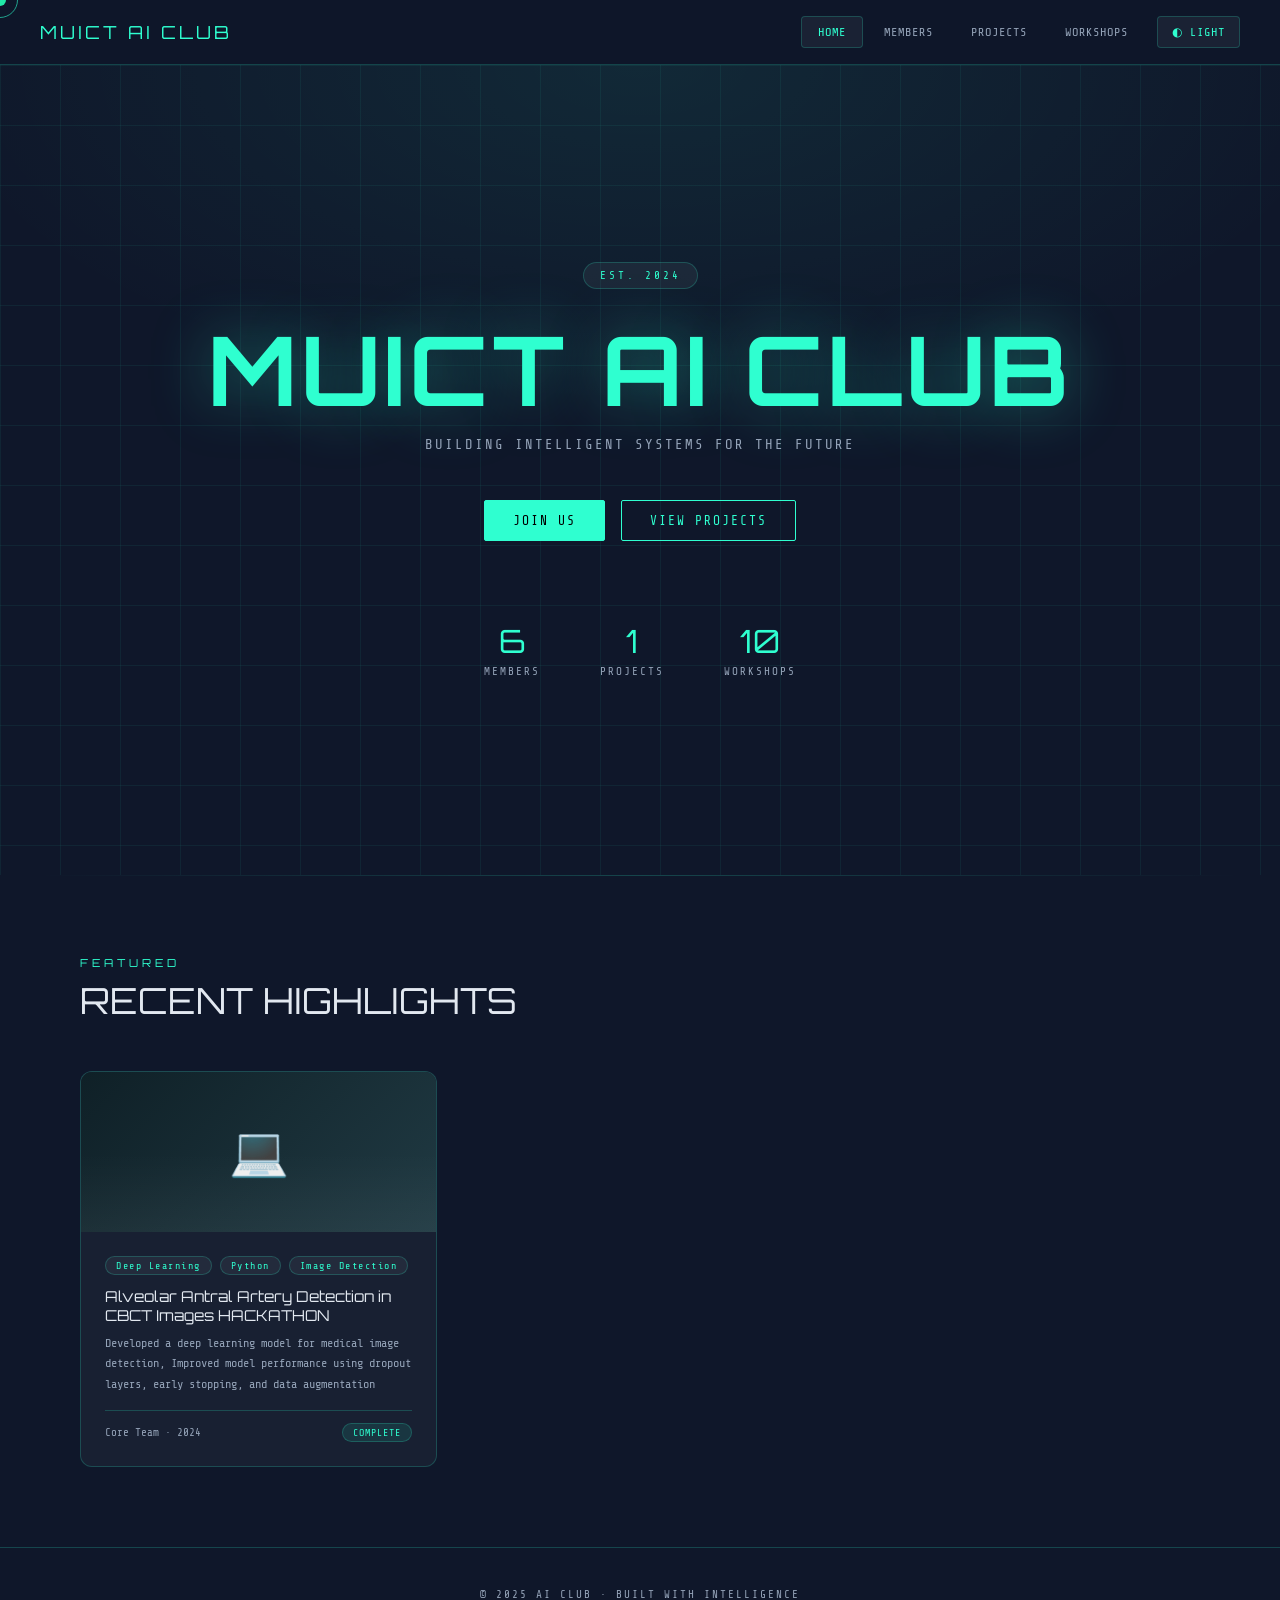
==== index.html @ 8d421b66 "Add files via upload" ====
<!DOCTYPE html>
<html lang="en" data-theme="dark">
<head>
  <meta charset="UTF-8">
  <meta name="viewport" content="width=device-width, initial-scale=1.0">
  <meta name="description" content="AI Club — Building Intelligent Systems for the Future">
  <meta name="og:title" content="AI Club">
  <meta name="og:description" content="Building Intelligent Systems for the Future">
  <title>MUICT AI Club</title>
  <link rel="preconnect" href="https://fonts.googleapis.com">
  <link rel="preconnect" href="https://fonts.gstatic.com" crossorigin>
  <link href="https://fonts.googleapis.com/css2?family=Orbitron:wght@400;700&family=Share+Tech+Mono&display=swap" rel="stylesheet">
  <link rel="stylesheet" href="css/style.css">
</head>
<body>

  <!-- Custom cursor -->
  <div class="cursor" id="cursor"></div>
  <div class="cursor-ring" id="cursorRing"></div>

  <!-- Navbar -->
  <nav class="navbar">
    <div class="nav-logo">MUICT AI CLUB</div>
    <div class="nav-links">
      <a href="#" class="active" data-page="home" onclick="showPage('home', this)">HOME</a>
      <a href="#" data-page="members" onclick="showPage('members', this)">MEMBERS</a>
      <a href="#" data-page="projects" onclick="showPage('projects', this)">PROJECTS</a>
      <a href="#" data-page="workshops" onclick="showPage('workshops', this)">WORKSHOPS</a>
      <button class="theme-toggle" id="themeBtn" onclick="toggleTheme()">◐ LIGHT</button>
    </div>
  </nav>

  <!-- ======================== HOME PAGE ======================== -->
  <div id="page-home" class="page active">
    <div class="hero">
      <div class="hero-badge">EST. 2024</div>
      <h1>MUICT AI CLUB</h1>
      <p class="hero-sub">BUILDING INTELLIGENT SYSTEMS FOR THE FUTURE</p>
      <div class="hero-btns">
        <button class="btn filled" onclick="showPage('members', document.querySelector('[data-page=members]'))">JOIN US</button>
        <button class="btn" onclick="showPage('projects', document.querySelector('[data-page=projects]'))">VIEW PROJECTS</button>
      </div>
      <div class="hero-stats">
        <div class="stat"><span class="stat-num" id="statMembers">0</span><div class="stat-label">MEMBERS</div></div>
        <div class="stat"><span class="stat-num" id="statProjects">0</span><div class="stat-label">PROJECTS</div></div>
        <div class="stat"><span class="stat-num" id="statWorkshops">0</span><div class="stat-label">WORKSHOPS</div></div>
      </div>
    </div>

    <div class="divider"></div>

    <div class="section">
      <div class="section-title">FEATURED</div>
      <div class="section-heading">RECENT HIGHLIGHTS</div>
      <div class="projects-grid" id="homeFeatured"></div>
    </div>
  </div>

  <!-- ======================== MEMBERS PAGE ======================== -->
  <div id="page-members" class="page">
    <div class="section" style="padding-top: 60px;">

      <!-- Current members -->
      <div class="section-title">THE TEAM</div>
      <div class="section-heading">CURRENT MEMBERS</div>
      <div class="members-grid" id="currentMembersGrid"></div>

      <!-- Alumni divider -->
      <div class="alumni-divider">
        <div class="alumni-divider-line"></div>
        <div class="alumni-divider-label">ALUMNI</div>
        <div class="alumni-divider-line"></div>
      </div>

      <!-- Alumni members -->
      <div class="section-sub">Members who have graduated — always part of the club.</div>
      <div class="members-grid alumni-grid" id="alumniMembersGrid"></div>

      <!-- Join banner -->
      <div class="join-banner" id="joinBanner">
        <div class="join-banner-text">
          <div class="join-banner-title">WANT TO JOIN?</div>
          <div class="join-banner-sub">Fill in the form and we will get back to you.</div>
        </div>
        <a id="joinFormLink" href="#" target="_blank" rel="noopener" class="btn filled">APPLY NOW</a>
      </div>

    </div>
  </div>

  <!-- ======================== PROJECTS PAGE ======================== -->
  <div id="page-projects" class="page">
    <div class="section" style="padding-top: 60px;">
      <div class="section-title">OUR WORK</div>
      <div class="section-heading">PAST PROJECTS</div>
      <div class="projects-grid" id="projectsGrid"></div>
    </div>
  </div>

  <!-- ======================== WORKSHOPS PAGE ======================== -->
  <div id="page-workshops" class="page">
    <div class="section" style="padding-top: 60px;">
      <div class="section-title">LEARN</div>
      <div class="section-heading">WORKSHOPS</div>
      <div class="workshops-grid" id="workshopsGrid"></div>

      <!-- Workshop register banner -->
      <div class="join-banner" id="workshopBanner">
        <div class="join-banner-text">
          <div class="join-banner-title">UPCOMING WORKSHOP</div>
          <div class="join-banner-sub">Register to save your spot for the next session.</div>
        </div>
        <a id="workshopFormLink" href="#" target="_blank" rel="noopener" class="btn">REGISTER</a>
      </div>
    </div>
  </div>

  <!-- Footer -->
  <footer>
    &copy; 2025 AI CLUB · BUILT WITH INTELLIGENCE
  </footer>

  <!-- ======================== EDIT MODAL ======================== -->
  <div class="modal-overlay" id="editModal">
    <div class="modal">
      <h3>EDIT MEMBER</h3>
      <div class="field">
        <label>PHOTO</label>
        <div class="avatar-preview" id="modalAvatarPreview"></div>
        <input type="file" id="photoInput" accept="image/*">
      </div>
      <div class="field"><label>NAME</label><input id="editName" type="text" placeholder="Full Name"></div>
      <div class="field"><label>ROLE</label><input id="editRole" type="text" placeholder="e.g. AI Engineer"></div>
      <div class="field"><label>BIO</label><textarea id="editBio" rows="3" placeholder="Short bio..."></textarea></div>
      <div class="field"><label>LINKEDIN URL</label><input id="editLinkedin" type="url" placeholder="https://linkedin.com/in/username"></div>
      <div class="field"><label>GITHUB URL</label><input id="editGithub" type="url" placeholder="https://github.com/username"></div>
      <div class="modal-actions">
        <button class="btn" onclick="closeModal()">CANCEL</button>
        <button class="btn filled" onclick="saveEdit()">SAVE</button>
      </div>
    </div>
  </div>

  <!-- Scripts (data first, then app logic) -->
  <script src="js/data.js"></script>
  <script src="js/render.js"></script>
  <script src="js/app.js"></script>

</body>
</html>
---- css/style.css ----
/* ============================================================
   AI CLUB — style.css
   ============================================================ */

/* ---------- CSS Variables / Themes ---------- */
:root {
  --bg: #0f172a;
  --bg2: #1e293b;
  --surface: rgba(255, 255, 255, 0.05);
  --surface2: rgba(255, 255, 255, 0.08);
  --accent: #2fffd0;
  --accent2: #7c3aed;
  --text: #e2e8f0;
  --text-muted: #94a3b8;
  --border: rgba(47, 255, 208, 0.2);
  --card-bg: rgba(255, 255, 255, 0.04);
  --shadow: 0 0 30px rgba(47, 255, 208, 0.15);
  --nav-bg: rgba(15, 23, 42, 0.85);
  --radius: 12px;
}

[data-theme="light"] {
  --bg: #f0f9ff;
  --bg2: #e0f2fe;
  --surface: rgba(0, 0, 0, 0.03);
  --surface2: rgba(0, 0, 0, 0.06);
  --accent: #0891b2;
  --accent2: #7c3aed;
  --text: #0f172a;
  --text-muted: #475569;
  --border: rgba(8, 145, 178, 0.3);
  --card-bg: rgba(255, 255, 255, 0.7);
  --shadow: 0 0 30px rgba(8, 145, 178, 0.15);
  --nav-bg: rgba(240, 249, 255, 0.9);
}

/* ---------- Reset ---------- */
*, *::before, *::after {
  margin: 0;
  padding: 0;
  box-sizing: border-box;
}

html {
  scroll-behavior: smooth;
}

body {
  font-family: 'Share Tech Mono', monospace;
  background: var(--bg);
  color: var(--text);
  overflow-x: hidden;
  transition: background 0.4s ease, color 0.4s ease;
  cursor: none;
}

/* ---------- Scrollbar ---------- */
::-webkit-scrollbar { width: 4px; }
::-webkit-scrollbar-track { background: var(--bg); }
::-webkit-scrollbar-thumb { background: var(--accent); border-radius: 2px; }

/* ---------- Custom Cursor ---------- */
.cursor {
  width: 12px;
  height: 12px;
  background: var(--accent);
  border-radius: 50%;
  position: fixed;
  pointer-events: none;
  transform: translate(-50%, -50%);
  z-index: 9999;
  mix-blend-mode: difference;
  transition: width 0.2s, height 0.2s;
}

.cursor-ring {
  width: 36px;
  height: 36px;
  border: 1.5px solid var(--accent);
  border-radius: 50%;
  position: fixed;
  pointer-events: none;
  transform: translate(-50%, -50%);
  z-index: 9998;
  opacity: 0.6;
  transition: width 0.2s, height 0.2s, opacity 0.2s;
}

.cursor.hover { width: 20px; height: 20px; }
.cursor-ring.hover { width: 60px; height: 60px; opacity: 0.3; }

/* ---------- Navbar ---------- */
.navbar {
  display: flex;
  justify-content: space-between;
  align-items: center;
  padding: 16px 40px;
  background: var(--nav-bg);
  backdrop-filter: blur(20px);
  position: sticky;
  top: 0;
  z-index: 100;
  border-bottom: 1px solid var(--border);
}

.nav-logo {
  font-family: 'Orbitron', sans-serif;
  font-size: 18px;
  color: var(--accent);
  letter-spacing: 3px;
}

.nav-links {
  display: flex;
  align-items: center;
  gap: 4px;
}

.nav-links a {
  color: var(--text-muted);
  padding: 8px 16px;
  text-decoration: none;
  font-size: 12px;
  letter-spacing: 1px;
  border: 1px solid transparent;
  border-radius: 4px;
  transition: all 0.2s ease;
}

.nav-links a:hover,
.nav-links a.active {
  color: var(--accent);
  border-color: var(--border);
  background: var(--surface);
}

.theme-toggle {
  background: var(--surface);
  border: 1px solid var(--border);
  color: var(--accent);
  padding: 8px 14px;
  border-radius: 4px;
  cursor: none;
  font-family: 'Share Tech Mono', monospace;
  font-size: 12px;
  letter-spacing: 1px;
  transition: all 0.2s ease;
  margin-left: 8px;
}

.theme-toggle:hover {
  background: var(--accent);
  color: #000;
}

/* ---------- Pages ---------- */
.page { display: none; }
.page.active { display: block; }

/* ---------- Hero ---------- */
.hero {
  min-height: 90vh;
  display: flex;
  flex-direction: column;
  align-items: center;
  justify-content: center;
  text-align: center;
  padding: 80px 20px;
  position: relative;
  overflow: hidden;
  background: radial-gradient(ellipse 80% 60% at 50% 0%, rgba(47, 255, 208, 0.08) 0%, transparent 70%);
}

.hero::before {
  content: '';
  position: absolute;
  inset: 0;
  background-image:
    linear-gradient(var(--border) 1px, transparent 1px),
    linear-gradient(90deg, var(--border) 1px, transparent 1px);
  background-size: 60px 60px;
  opacity: 0.3;
  animation: gridPan 20s linear infinite;
}

@keyframes gridPan {
  from { background-position: 0 0; }
  to   { background-position: 60px 60px; }
}

.hero-badge {
  font-size: 11px;
  letter-spacing: 3px;
  color: var(--accent);
  border: 1px solid var(--border);
  padding: 6px 16px;
  border-radius: 20px;
  margin-bottom: 32px;
  background: var(--surface);
  animation: fadeDown 0.8s ease both;
}

.hero h1 {
  font-family: 'Orbitron', sans-serif;
  font-size: clamp(48px, 8vw, 96px);
  font-weight: 700;
  color: var(--accent);
  text-shadow: 0 0 60px rgba(47, 255, 208, 0.4);
  line-height: 1;
  letter-spacing: 4px;
  animation: fadeDown 0.8s 0.15s ease both, glitch 6s 2s infinite;
}

.hero-sub {
  font-size: 14px;
  color: var(--text-muted);
  margin-top: 20px;
  letter-spacing: 2px;
  animation: fadeDown 0.8s 0.3s ease both;
}

.hero-btns {
  display: flex;
  gap: 16px;
  margin-top: 48px;
  animation: fadeDown 0.8s 0.45s ease both;
}

.hero-stats {
  display: flex;
  gap: 60px;
  margin-top: 80px;
  animation: fadeDown 0.8s 0.6s ease both;
}

.stat { text-align: center; }

.stat-num {
  font-family: 'Orbitron', sans-serif;
  font-size: 32px;
  color: var(--accent);
  display: block;
}

.stat-label {
  font-size: 11px;
  color: var(--text-muted);
  letter-spacing: 2px;
  margin-top: 4px;
}

/* ---------- Buttons ---------- */
.btn {
  padding: 12px 28px;
  border: 1px solid var(--accent);
  background: transparent;
  color: var(--accent);
  cursor: none;
  font-family: 'Share Tech Mono', monospace;
  font-size: 13px;
  letter-spacing: 2px;
  transition: color 0.3s ease;
  position: relative;
  overflow: hidden;
  border-radius: 2px;
}

.btn::before {
  content: '';
  position: absolute;
  inset: 0;
  background: var(--accent);
  transform: translateX(-101%);
  transition: transform 0.3s ease;
  z-index: -1;
}

.btn:hover { color: #000; }
.btn:hover::before { transform: translateX(0); }

.btn.filled { background: var(--accent); color: #000; }
.btn.filled::before { background: var(--accent2); }
.btn.filled:hover { color: #fff; }

/* ---------- Sections ---------- */
.section {
  padding: 80px 40px;
  max-width: 1200px;
  margin: 0 auto;
}

.section-title {
  font-family: 'Orbitron', sans-serif;
  font-size: 11px;
  letter-spacing: 4px;
  color: var(--accent);
  margin-bottom: 8px;
}

.section-heading {
  font-family: 'Orbitron', sans-serif;
  font-size: clamp(24px, 4vw, 36px);
  margin-bottom: 48px;
  color: var(--text);
}

.divider {
  height: 1px;
  background: linear-gradient(to right, transparent, var(--border), transparent);
  margin: 0 40px;
}

/* ---------- Member Cards ---------- */
.members-grid {
  display: grid;
  grid-template-columns: repeat(auto-fill, minmax(220px, 1fr));
  gap: 24px;
}

.member-card {
  background: var(--card-bg);
  border: 1px solid var(--border);
  border-radius: var(--radius);
  padding: 28px 24px;
  text-align: center;
  transition: all 0.3s ease;
  position: relative;
  overflow: hidden;
  opacity: 0;
  transform: translateY(30px);
}

.member-card.visible {
  opacity: 1;
  transform: translateY(0);
}

.member-card::before {
  content: '';
  position: absolute;
  inset: 0;
  background: radial-gradient(circle at 50% 0%, rgba(47, 255, 208, 0.08), transparent 60%);
  opacity: 0;
  transition: opacity 0.3s;
}

.member-card:hover {
  border-color: var(--accent);
  box-shadow: var(--shadow);
  transform: translateY(-4px) !important;
}

.member-card:hover::before { opacity: 1; }

.member-avatar {
  width: 80px;
  height: 80px;
  border-radius: 50%;
  margin: 0 auto 16px;
  background: var(--surface2);
  border: 2px solid var(--border);
  display: flex;
  align-items: center;
  justify-content: center;
  font-family: 'Orbitron', sans-serif;
  font-size: 24px;
  color: var(--accent);
  overflow: hidden;
}

.member-avatar img {
  width: 100%;
  height: 100%;
  object-fit: cover;
  border-radius: 50%;
}

.member-name {
  font-family: 'Orbitron', sans-serif;
  font-size: 14px;
  color: var(--text);
  margin-bottom: 6px;
}

.member-role {
  font-size: 11px;
  color: var(--accent);
  letter-spacing: 2px;
  margin-bottom: 12px;
}

.member-bio {
  font-size: 12px;
  color: var(--text-muted);
  line-height: 1.6;
}

.member-edit-btn {
  margin-top: 16px;
  padding: 6px 16px;
  background: transparent;
  border: 1px solid var(--border);
  color: var(--text-muted);
  font-family: 'Share Tech Mono', monospace;
  font-size: 11px;
  letter-spacing: 1px;
  border-radius: 4px;
  cursor: none;
  transition: all 0.2s ease;
}

.member-edit-btn:hover {
  border-color: var(--accent);
  color: var(--accent);
}

/* ---------- Project Cards ---------- */
.projects-grid {
  display: grid;
  grid-template-columns: repeat(auto-fill, minmax(300px, 1fr));
  gap: 24px;
}

.project-card {
  background: var(--card-bg);
  border: 1px solid var(--border);
  border-radius: var(--radius);
  overflow: hidden;
  transition: all 0.3s ease;
  opacity: 0;
  transform: translateY(30px);
}

.project-card.visible {
  opacity: 1;
  transform: translateY(0);
}

.project-card:hover {
  border-color: var(--accent);
  box-shadow: var(--shadow);
  transform: translateY(-4px) !important;
}

.project-thumb {
  height: 160px;
  background: var(--surface2);
  display: flex;
  align-items: center;
  justify-content: center;
  font-size: 48px;
  position: relative;
  overflow: hidden;
}

.project-thumb::after {
  content: '';
  position: absolute;
  inset: 0;
  background: linear-gradient(to bottom, transparent 50%, var(--card-bg));
}

.project-body { padding: 24px; }

.project-tags {
  display: flex;
  gap: 8px;
  flex-wrap: wrap;
  margin-bottom: 12px;
}

.tag {
  font-size: 10px;
  letter-spacing: 1.5px;
  color: var(--accent);
  border: 1px solid var(--border);
  padding: 3px 10px;
  border-radius: 20px;
  background: var(--surface);
}

.project-name {
  font-family: 'Orbitron', sans-serif;
  font-size: 15px;
  color: var(--text);
  margin-bottom: 8px;
}

.project-desc {
  font-size: 12px;
  color: var(--text-muted);
  line-height: 1.7;
  margin-bottom: 16px;
}

.project-meta {
  display: flex;
  justify-content: space-between;
  align-items: center;
  font-size: 11px;
  color: var(--text-muted);
  border-top: 1px solid var(--border);
  padding-top: 12px;
}

.project-status {
  font-size: 10px;
  padding: 3px 10px;
  border-radius: 20px;
  letter-spacing: 1px;
}

.status-done {
  background: rgba(47, 255, 208, 0.1);
  color: var(--accent);
  border: 1px solid var(--border);
}

.status-wip {
  background: rgba(124, 58, 237, 0.1);
  color: #a78bfa;
  border: 1px solid rgba(124, 58, 237, 0.3);
}

/* ---------- Workshop Cards ---------- */
.workshops-grid {
  display: flex;
  flex-direction: column;
  gap: 16px;
}

.workshop-card {
  background: var(--card-bg);
  border: 1px solid var(--border);
  border-radius: 8px;
  padding: 24px 28px;
  display: flex;
  align-items: center;
  gap: 28px;
  transition: all 0.3s ease;
  opacity: 0;
  transform: translateX(-20px);
}

.workshop-card.visible {
  opacity: 1;
  transform: translateX(0);
}

.workshop-card:hover {
  border-color: var(--accent);
  box-shadow: var(--shadow);
}

.workshop-date {
  font-family: 'Orbitron', sans-serif;
  font-size: 11px;
  color: var(--accent);
  letter-spacing: 2px;
  min-width: 80px;
  text-align: center;
}

.workshop-divider {
  width: 1px;
  height: 40px;
  background: var(--border);
}

.workshop-info { flex: 1; }

.workshop-name {
  font-family: 'Orbitron', sans-serif;
  font-size: 14px;
  margin-bottom: 4px;
  color: var(--text);
}

.workshop-desc {
  font-size: 12px;
  color: var(--text-muted);
}

.workshop-count {
  text-align: right;
  font-size: 11px;
  color: var(--text-muted);
  min-width: 60px;
}

/* ---------- Modal ---------- */
.modal-overlay {
  position: fixed;
  inset: 0;
  background: rgba(0, 0, 0, 0.7);
  backdrop-filter: blur(8px);
  z-index: 1000;
  display: flex;
  align-items: center;
  justify-content: center;
  opacity: 0;
  pointer-events: none;
  transition: opacity 0.3s ease;
}

.modal-overlay.open {
  opacity: 1;
  pointer-events: all;
}

.modal {
  background: var(--bg2);
  border: 1px solid var(--border);
  border-radius: var(--radius);
  padding: 40px;
  width: 90%;
  max-width: 480px;
  transform: translateY(20px) scale(0.98);
  transition: transform 0.3s ease;
}

.modal-overlay.open .modal {
  transform: translateY(0) scale(1);
}

.modal h3 {
  font-family: 'Orbitron', sans-serif;
  font-size: 16px;
  color: var(--accent);
  margin-bottom: 28px;
  letter-spacing: 2px;
}

.field { margin-bottom: 20px; }

.field label {
  display: block;
  font-size: 11px;
  letter-spacing: 2px;
  color: var(--text-muted);
  margin-bottom: 8px;
}

.field input,
.field textarea,
.field select {
  width: 100%;
  background: var(--surface);
  border: 1px solid var(--border);
  color: var(--text);
  padding: 10px 14px;
  font-family: 'Share Tech Mono', monospace;
  font-size: 13px;
  border-radius: 4px;
  outline: none;
  transition: border-color 0.2s ease;
  resize: vertical;
}

.field input:focus,
.field textarea:focus {
  border-color: var(--accent);
}

.avatar-preview {
  width: 70px;
  height: 70px;
  border-radius: 50%;
  border: 2px solid var(--border);
  display: flex;
  align-items: center;
  justify-content: center;
  font-size: 22px;
  color: var(--accent);
  background: var(--surface);
  margin-bottom: 12px;
  overflow: hidden;
}

.avatar-preview img {
  width: 100%;
  height: 100%;
  object-fit: cover;
  border-radius: 50%;
}

.modal-actions {
  display: flex;
  gap: 12px;
  justify-content: flex-end;
  margin-top: 28px;
}

/* ---------- Footer ---------- */
footer {
  text-align: center;
  padding: 40px;
  border-top: 1px solid var(--border);
  font-size: 11px;
  color: var(--text-muted);
  letter-spacing: 2px;
}

/* ---------- Animations ---------- */
@keyframes fadeDown {
  from { opacity: 0; transform: translateY(-20px); }
  to   { opacity: 1; transform: translateY(0); }
}

@keyframes glitch {
  0%, 94% { text-shadow: 0 0 60px rgba(47, 255, 208, 0.4); }
  95%      { text-shadow: -3px 0 #f00, 3px 0 #0ff; }
  96%      { text-shadow: 3px 0 #f00, -3px 0 #0ff; }
  97%      { text-shadow: 0 0 60px rgba(47, 255, 208, 0.4); }
  98%      { text-shadow: -3px 0 #f00, 3px 0 #0ff; }
  100%     { text-shadow: 0 0 60px rgba(47, 255, 208, 0.4); }
}

/* ---------- Mobile ---------- */
@media (max-width: 768px) {
  .navbar {
    padding: 14px 20px;
    flex-wrap: wrap;
    gap: 8px;
  }

  .nav-links a {
    padding: 6px 10px;
    font-size: 10px;
  }

  .section { padding: 60px 20px; }

  .hero-stats { gap: 30px; }

  .hero-btns {
    flex-direction: column;
    align-items: center;
  }

  .workshop-card {
    flex-wrap: wrap;
    gap: 16px;
  }
}

/* ---------- Join / Workshop Banner ---------- */
.join-banner {
  display: flex;
  align-items: center;
  justify-content: space-between;
  gap: 24px;
  margin-top: 60px;
  padding: 32px 40px;
  border: 1px solid var(--accent);
  border-radius: var(--radius);
  background: var(--surface);
  position: relative;
  overflow: hidden;
}

.join-banner::before {
  content: '';
  position: absolute;
  inset: 0;
  background: radial-gradient(ellipse 60% 80% at 0% 50%, rgba(47, 255, 208, 0.06), transparent 70%);
  pointer-events: none;
}

.join-banner-title {
  font-family: 'Orbitron', sans-serif;
  font-size: 18px;
  color: var(--accent);
  margin-bottom: 6px;
  letter-spacing: 2px;
}

.join-banner-sub {
  font-size: 13px;
  color: var(--text-muted);
  letter-spacing: 1px;
}

/* ---------- Member Social Links ---------- */
.member-socials {
  display: flex;
  justify-content: center;
  gap: 10px;
  margin-top: 12px;
}

.social-link {
  display: inline-flex;
  align-items: center;
  gap: 5px;
  padding: 5px 12px;
  font-size: 11px;
  letter-spacing: 1px;
  color: var(--text-muted);
  border: 1px solid var(--border);
  border-radius: 4px;
  text-decoration: none;
  transition: all 0.2s ease;
  cursor: none;
}

.social-link:hover {
  color: var(--accent);
  border-color: var(--accent);
  background: var(--surface);
}

/* ---------- Workshop Register Button ---------- */
.workshop-register-btn {
  display: inline-block;
  padding: 8px 18px;
  font-family: 'Share Tech Mono', monospace;
  font-size: 11px;
  letter-spacing: 2px;
  color: var(--accent);
  border: 1px solid var(--accent);
  border-radius: 4px;
  text-decoration: none;
  white-space: nowrap;
  transition: all 0.2s ease;
  cursor: none;
  position: relative;
  overflow: hidden;
}

.workshop-register-btn::before {
  content: '';
  position: absolute;
  inset: 0;
  background: var(--accent);
  transform: translateX(-101%);
  transition: transform 0.25s ease;
  z-index: -1;
}

.workshop-register-btn:hover {
  color: #000;
}

.workshop-register-btn:hover::before {
  transform: translateX(0);
}

@media (max-width: 768px) {
  .join-banner {
    flex-direction: column;
    align-items: flex-start;
    padding: 24px;
  }
}

/* ---------- Alumni Divider ---------- */
.alumni-divider {
  display: flex;
  align-items: center;
  gap: 20px;
  margin: 64px 0 12px;
}

.alumni-divider-line {
  flex: 1;
  height: 1px;
  background: var(--border);
}

.alumni-divider-label {
  font-family: 'Orbitron', sans-serif;
  font-size: 11px;
  letter-spacing: 4px;
  color: var(--text-muted);
  white-space: nowrap;
  padding: 6px 16px;
  border: 1px solid var(--border);
  border-radius: 20px;
  background: var(--surface);
}

.section-sub {
  font-size: 12px;
  color: var(--text-muted);
  letter-spacing: 1px;
  margin-bottom: 32px;
}

/* ---------- Alumni Card ---------- */
.alumni-card {
  opacity: 0.75;
}

.alumni-card:hover {
  opacity: 1;
}

.alumni-card .member-avatar {
  filter: grayscale(40%);
  border-style: dashed;
}

.alumni-card:hover .member-avatar {
  filter: grayscale(0%);
}

/* ---------- Grad Year Badge ---------- */
.grad-badge {
  display: inline-block;
  font-size: 10px;
  letter-spacing: 2px;
  color: var(--text-muted);
  border: 1px solid var(--border);
  padding: 3px 10px;
  border-radius: 20px;
  background: var(--surface);
  margin-bottom: 10px;
}
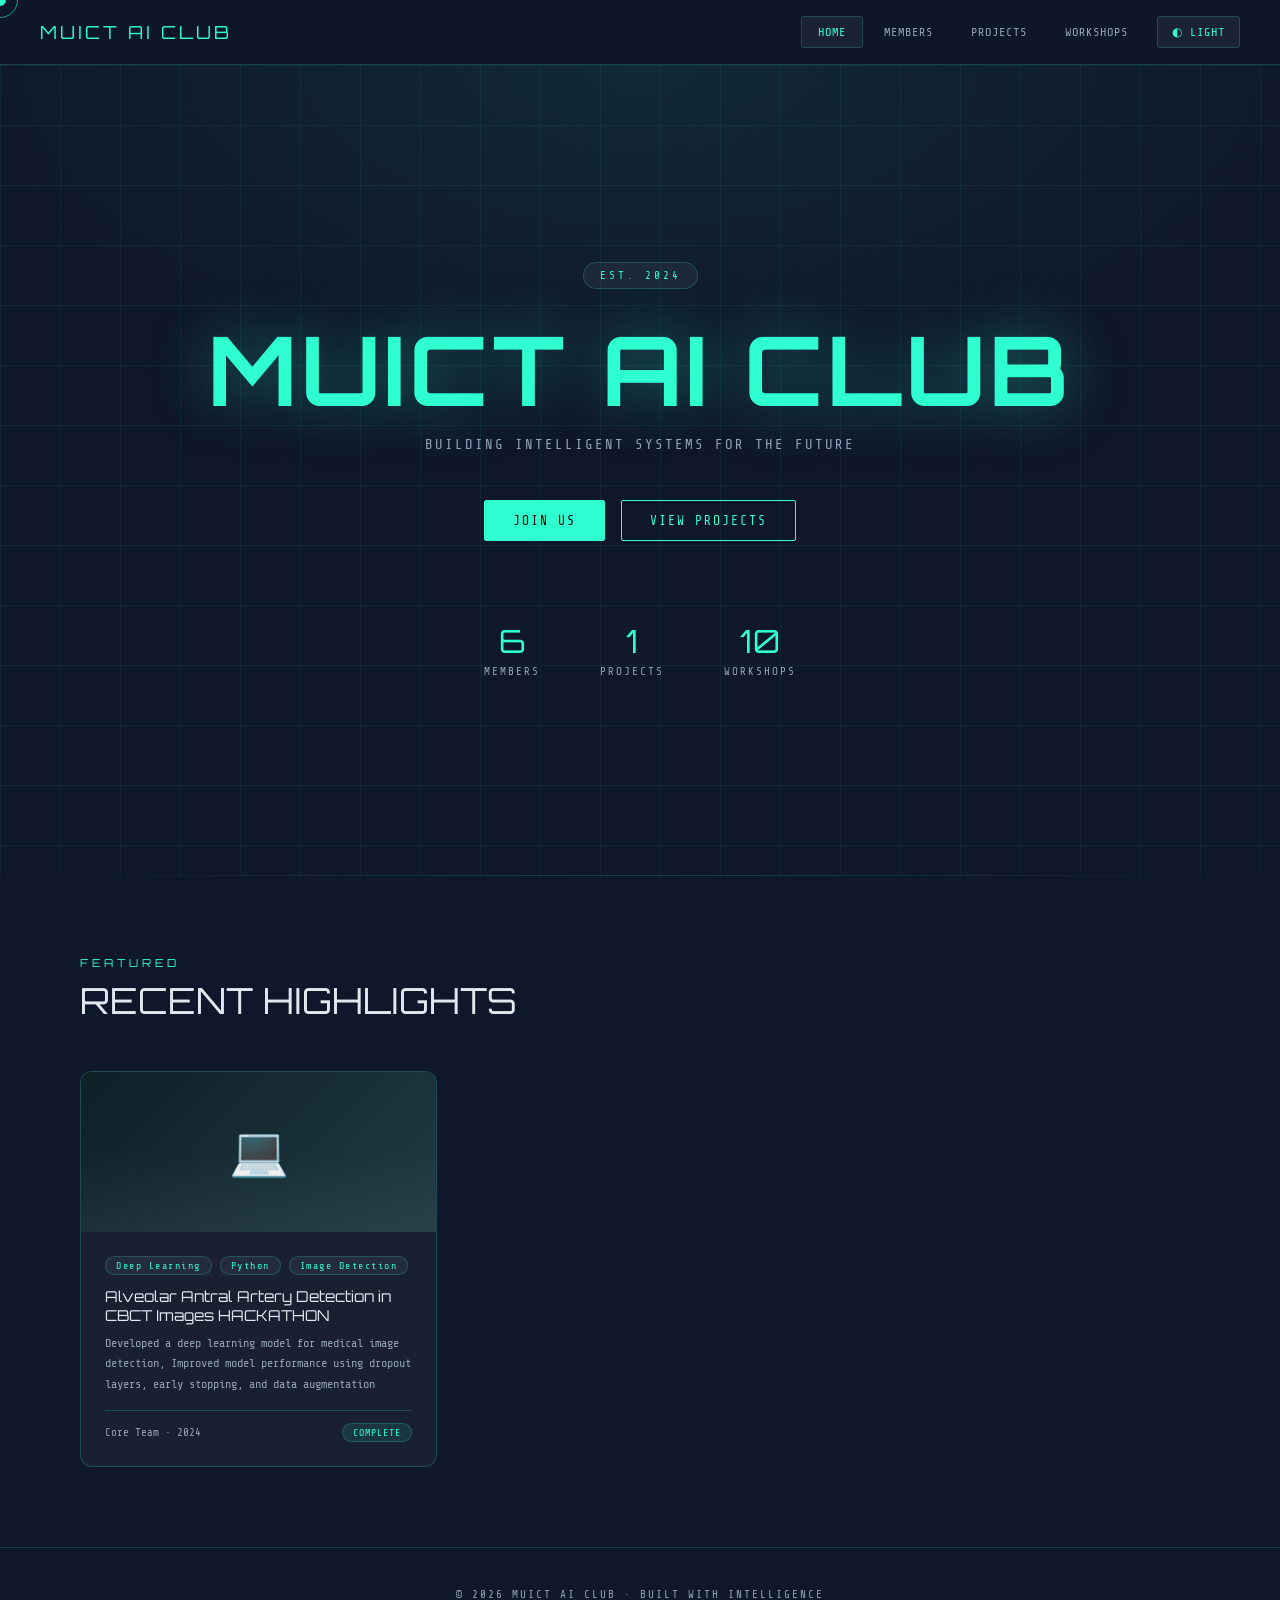
==== commit 78afb039: "footer" ====
--- a/index.html
+++ b/index.html
@@ -117,7 +117,7 @@
 
   <!-- Footer -->
   <footer>
-    &copy; 2025 AI CLUB · BUILT WITH INTELLIGENCE
+    &copy; 2026 MUICT AI CLUB · BUILT WITH INTELLIGENCE
   </footer>
 
   <!-- ======================== EDIT MODAL ======================== -->
--- a/css/style.css
+++ b/css/style.css
@@ -51,7 +51,7 @@
   color: var(--text);
   overflow-x: hidden;
   transition: background 0.4s ease, color 0.4s ease;
-  cursor: none;
+  cursor: default;
 }
 
 /* ---------- Scrollbar ---------- */
@@ -69,7 +69,6 @@
   pointer-events: none;
   transform: translate(-50%, -50%);
   z-index: 9999;
-  mix-blend-mode: difference;
   transition: width 0.2s, height 0.2s;
 }
 
@@ -140,7 +139,8 @@
   color: var(--accent);
   padding: 8px 14px;
   border-radius: 4px;
-  cursor: none;
+  cursor: pointer;
+  pointer-events: all;
   font-family: 'Share Tech Mono', monospace;
   font-size: 12px;
   letter-spacing: 1px;
@@ -255,7 +255,8 @@
   border: 1px solid var(--accent);
   background: transparent;
   color: var(--accent);
-  cursor: none;
+  cursor: pointer;
+  pointer-events: all;
   font-family: 'Share Tech Mono', monospace;
   font-size: 13px;
   letter-spacing: 2px;
@@ -342,6 +343,7 @@
   background: radial-gradient(circle at 50% 0%, rgba(47, 255, 208, 0.08), transparent 60%);
   opacity: 0;
   transition: opacity 0.3s;
+  pointer-events: none;  
 }
 
 .member-card:hover {
@@ -405,7 +407,8 @@
   font-size: 11px;
   letter-spacing: 1px;
   border-radius: 4px;
-  cursor: none;
+  cursor: pointer;
+  pointer-events: all;
   transition: all 0.2s ease;
 }
 
@@ -801,7 +804,8 @@
   border-radius: 4px;
   text-decoration: none;
   transition: all 0.2s ease;
-  cursor: none;
+  cursor: pointer;
+  pointer-events: all;
 }
 
 .social-link:hover {
@@ -823,7 +827,8 @@
   text-decoration: none;
   white-space: nowrap;
   transition: all 0.2s ease;
-  cursor: none;
+  cursor: pointer;
+  pointer-events: all;
   position: relative;
   overflow: hidden;
 }
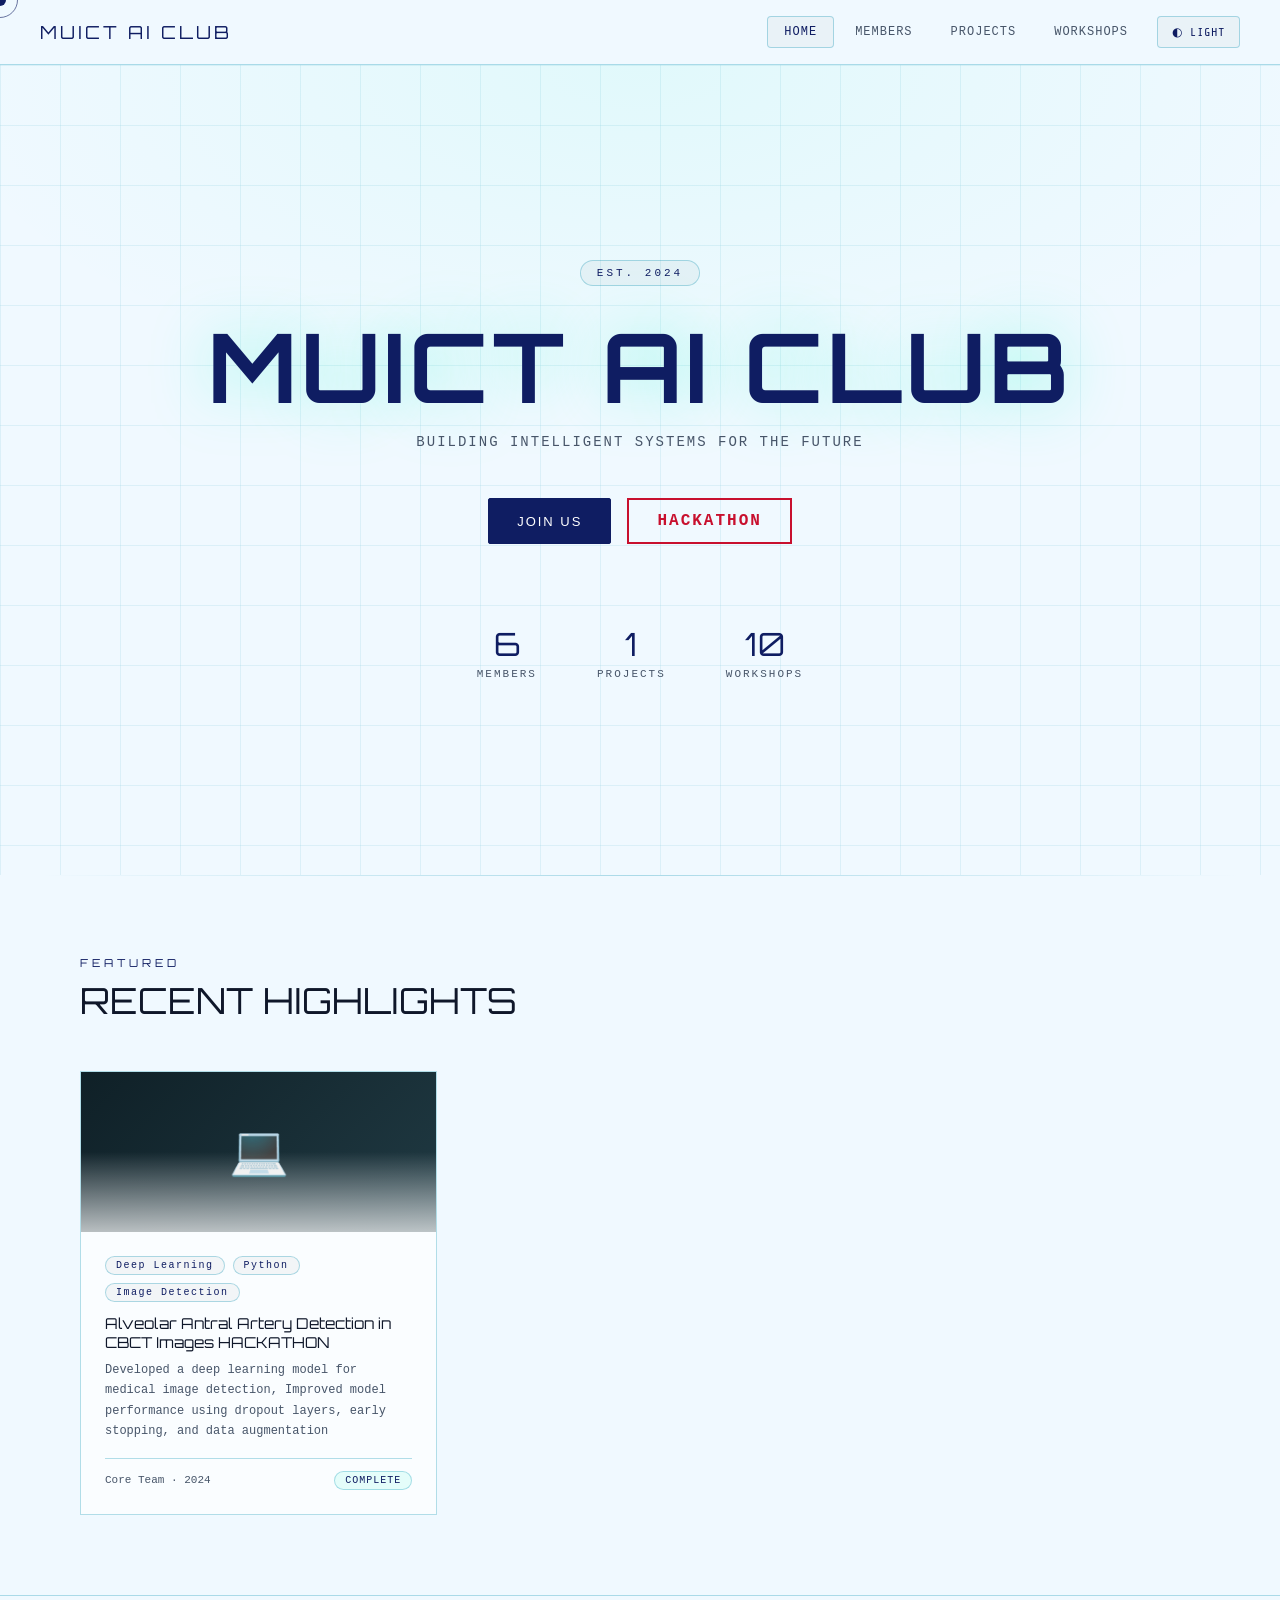
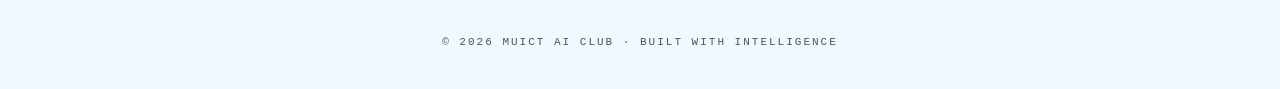
==== commit 1a0970ff: "hackathon" ====
--- a/index.html
+++ b/index.html
@@ -37,8 +37,47 @@
       <h1>MUICT AI CLUB</h1>
       <p class="hero-sub">BUILDING INTELLIGENT SYSTEMS FOR THE FUTURE</p>
       <div class="hero-btns">
-        <button class="btn filled" onclick="showPage('members', document.querySelector('[data-page=members]'))">JOIN US</button>
-        <button class="btn" onclick="showPage('projects', document.querySelector('[data-page=projects]'))">VIEW PROJECTS</button>
+        <!-- <button class="btn filled" onclick="showPage('members', document.querySelector('[data-page=members]'))">JOIN US</button>
+        <a href="hackathon.html" class="btn">HACKATHON</a> -->
+        <button 
+  class="btn filled" 
+  onclick="showPage('members', document.querySelector('[data-page=members]'))"
+  style="color: white;"
+>
+  JOIN US
+</button>
+
+<a 
+  href="hackathon.html"
+  style="
+    display:inline-block;
+    width:auto;
+    white-space:nowrap;
+    padding:12px 28px;
+    color:#C8102E;
+    border:2px solid #C8102E;
+    font-weight:700;
+    text-decoration:none;
+    letter-spacing:2px;
+    background:transparent;
+    transition:all 0.25s ease;
+  "
+  onmouseover="
+    this.style.background='#C8102E';
+    this.style.color='white';
+    this.style.boxShadow='0 6px 20px rgba(200,16,46,0.3)';
+    this.style.transform='translateY(-2px)';
+  "
+  onmouseout="
+    this.style.background='transparent';
+    this.style.color='#C8102E';
+    this.style.boxShadow='none';
+    this.style.transform='translateY(0)';
+  "
+>
+  HACKATHON
+</a>
+ 
       </div>
       <div class="hero-stats">
         <div class="stat"><span class="stat-num" id="statMembers">0</span><div class="stat-label">MEMBERS</div></div>
@@ -82,7 +121,7 @@
           <div class="join-banner-title">WANT TO JOIN?</div>
           <div class="join-banner-sub">Fill in the form and we will get back to you.</div>
         </div>
-        <a id="joinFormLink" href="#" target="_blank" rel="noopener" class="btn filled">APPLY NOW</a>
+        <a id="joinFormLink" href="#" target="_blank" rel="noopener" class="btn filled" style="color: white;">APPLY NOW</a>
       </div>
 
     </div>
--- a/css/style.css
+++ b/css/style.css
@@ -4,7 +4,22 @@
 
 /* ---------- CSS Variables / Themes ---------- */
 :root {
-  --bg: #0f172a;
+   --bg: #f0f9ff;
+  --bg2: #e0f2fe;
+  --surface: rgba(0, 0, 0, 0.03);
+  --surface2: rgba(0, 0, 0, 0.06);
+  --accent: #0f1d62;
+  --accent2: #ed3a3a;
+  --text: #0f172a;
+  --text-muted: #475569;
+  --border: rgba(8, 145, 178, 0.3);
+  --card-bg: rgba(255, 255, 255, 0.7);
+  --shadow: 0 0 30px rgba(8, 145, 178, 0.15);
+  --nav-bg: rgba(240, 249, 255, 0.9);
+}
+
+[data-theme="light"] {
+ --bg: #0f172a;
   --bg2: #1e293b;
   --surface: rgba(255, 255, 255, 0.05);
   --surface2: rgba(255, 255, 255, 0.08);
@@ -19,21 +34,6 @@
   --radius: 12px;
 }
 
-[data-theme="light"] {
-  --bg: #f0f9ff;
-  --bg2: #e0f2fe;
-  --surface: rgba(0, 0, 0, 0.03);
-  --surface2: rgba(0, 0, 0, 0.06);
-  --accent: #0891b2;
-  --accent2: #7c3aed;
-  --text: #0f172a;
-  --text-muted: #475569;
-  --border: rgba(8, 145, 178, 0.3);
-  --card-bg: rgba(255, 255, 255, 0.7);
-  --shadow: 0 0 30px rgba(8, 145, 178, 0.15);
-  --nav-bg: rgba(240, 249, 255, 0.9);
-}
-
 /* ---------- Reset ---------- */
 *, *::before, *::after {
   margin: 0;
@@ -46,7 +46,7 @@
 }
 
 body {
-  font-family: 'Share Tech Mono', monospace;
+  font-family: 'Tahoma', monospace;
   background: var(--bg);
   color: var(--text);
   overflow-x: hidden;
@@ -257,7 +257,7 @@
   color: var(--accent);
   cursor: pointer;
   pointer-events: all;
-  font-family: 'Share Tech Mono', monospace;
+  font-family: 'Arial', monospace;
   font-size: 13px;
   letter-spacing: 2px;
   transition: color 0.3s ease;
@@ -403,7 +403,7 @@
   background: transparent;
   border: 1px solid var(--border);
   color: var(--text-muted);
-  font-family: 'Share Tech Mono', monospace;
+  font-family: 'Arial', monospace;
   font-size: 11px;
   letter-spacing: 1px;
   border-radius: 4px;
@@ -573,7 +573,7 @@
 .workshop-info { flex: 1; }
 
 .workshop-name {
-  font-family: 'Orbitron', sans-serif;
+  font-family: 'Tahoma', sans-serif;
   font-size: 14px;
   margin-bottom: 4px;
   color: var(--text);
@@ -652,7 +652,7 @@
   border: 1px solid var(--border);
   color: var(--text);
   padding: 10px 14px;
-  font-family: 'Share Tech Mono', monospace;
+  font-family: 'Arial', monospace;
   font-size: 13px;
   border-radius: 4px;
   outline: none;
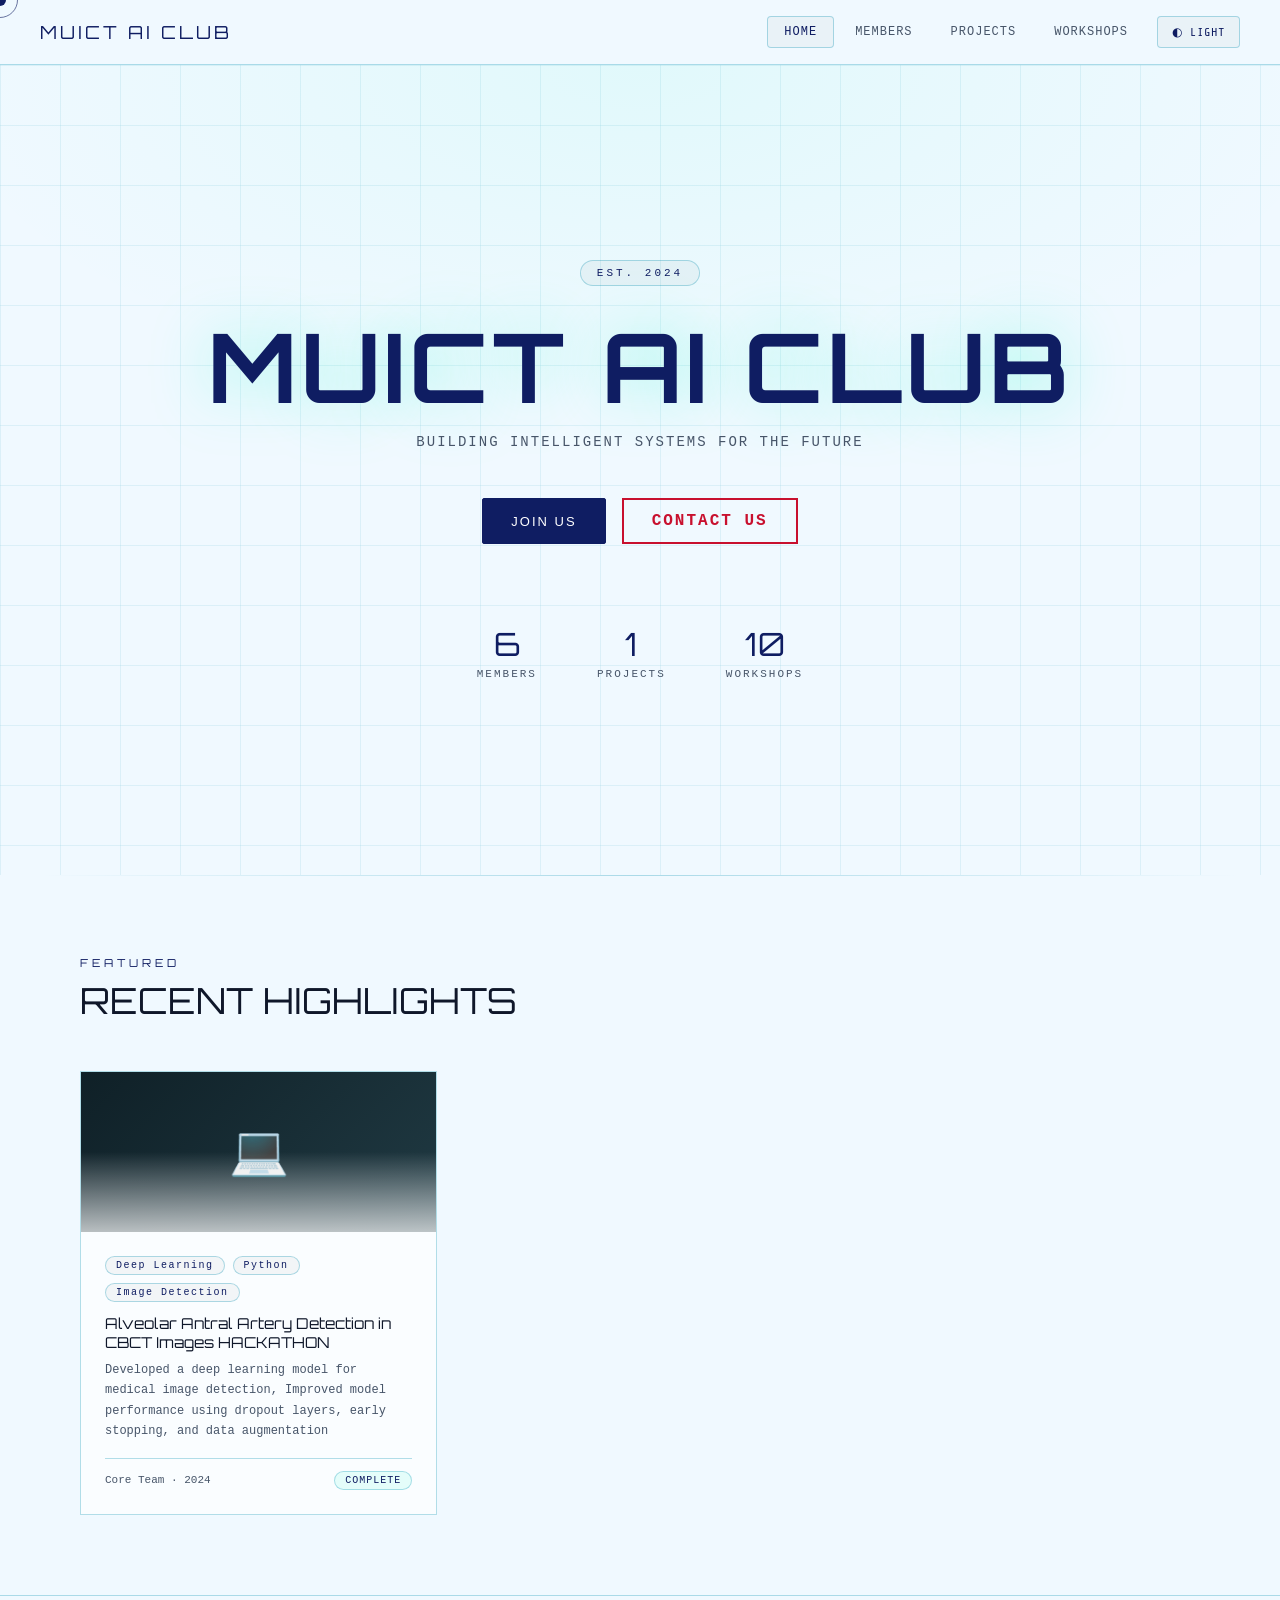
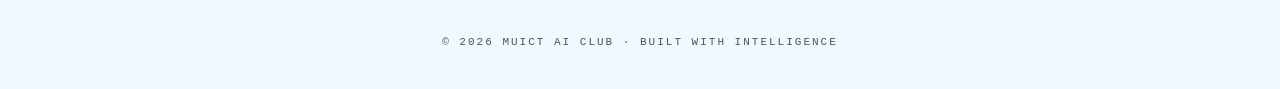
==== commit 5f7e37f8: "Change 'HACKATHON' to 'CONTACT US' in index.html" ====
--- a/index.html
+++ b/index.html
@@ -38,7 +38,7 @@
       <p class="hero-sub">BUILDING INTELLIGENT SYSTEMS FOR THE FUTURE</p>
       <div class="hero-btns">
         <!-- <button class="btn filled" onclick="showPage('members', document.querySelector('[data-page=members]'))">JOIN US</button>
-        <a href="hackathon.html" class="btn">HACKATHON</a> -->
+        <a href="muaihackathon2026/" class="btn">HACKATHON</a> -->
         <button 
   class="btn filled" 
   onclick="showPage('members', document.querySelector('[data-page=members]'))"
@@ -48,7 +48,7 @@
 </button>
 
 <a 
-  href="hackathon.html"
+  href="muaihackathon2026/"
   style="
     display:inline-block;
     width:auto;
@@ -75,7 +75,7 @@
     this.style.transform='translateY(0)';
   "
 >
-  HACKATHON
+  CONTACT US
 </a>
  
       </div>
@@ -144,13 +144,13 @@
       <div class="workshops-grid" id="workshopsGrid"></div>
 
       <!-- Workshop register banner -->
-      <div class="join-banner" id="workshopBanner">
+      <!-- <div class="join-banner" id="workshopBanner">
         <div class="join-banner-text">
           <div class="join-banner-title">UPCOMING WORKSHOP</div>
           <div class="join-banner-sub">Register to save your spot for the next session.</div>
         </div>
         <a id="workshopFormLink" href="#" target="_blank" rel="noopener" class="btn">REGISTER</a>
-      </div>
+      </div> -->
     </div>
   </div>
 
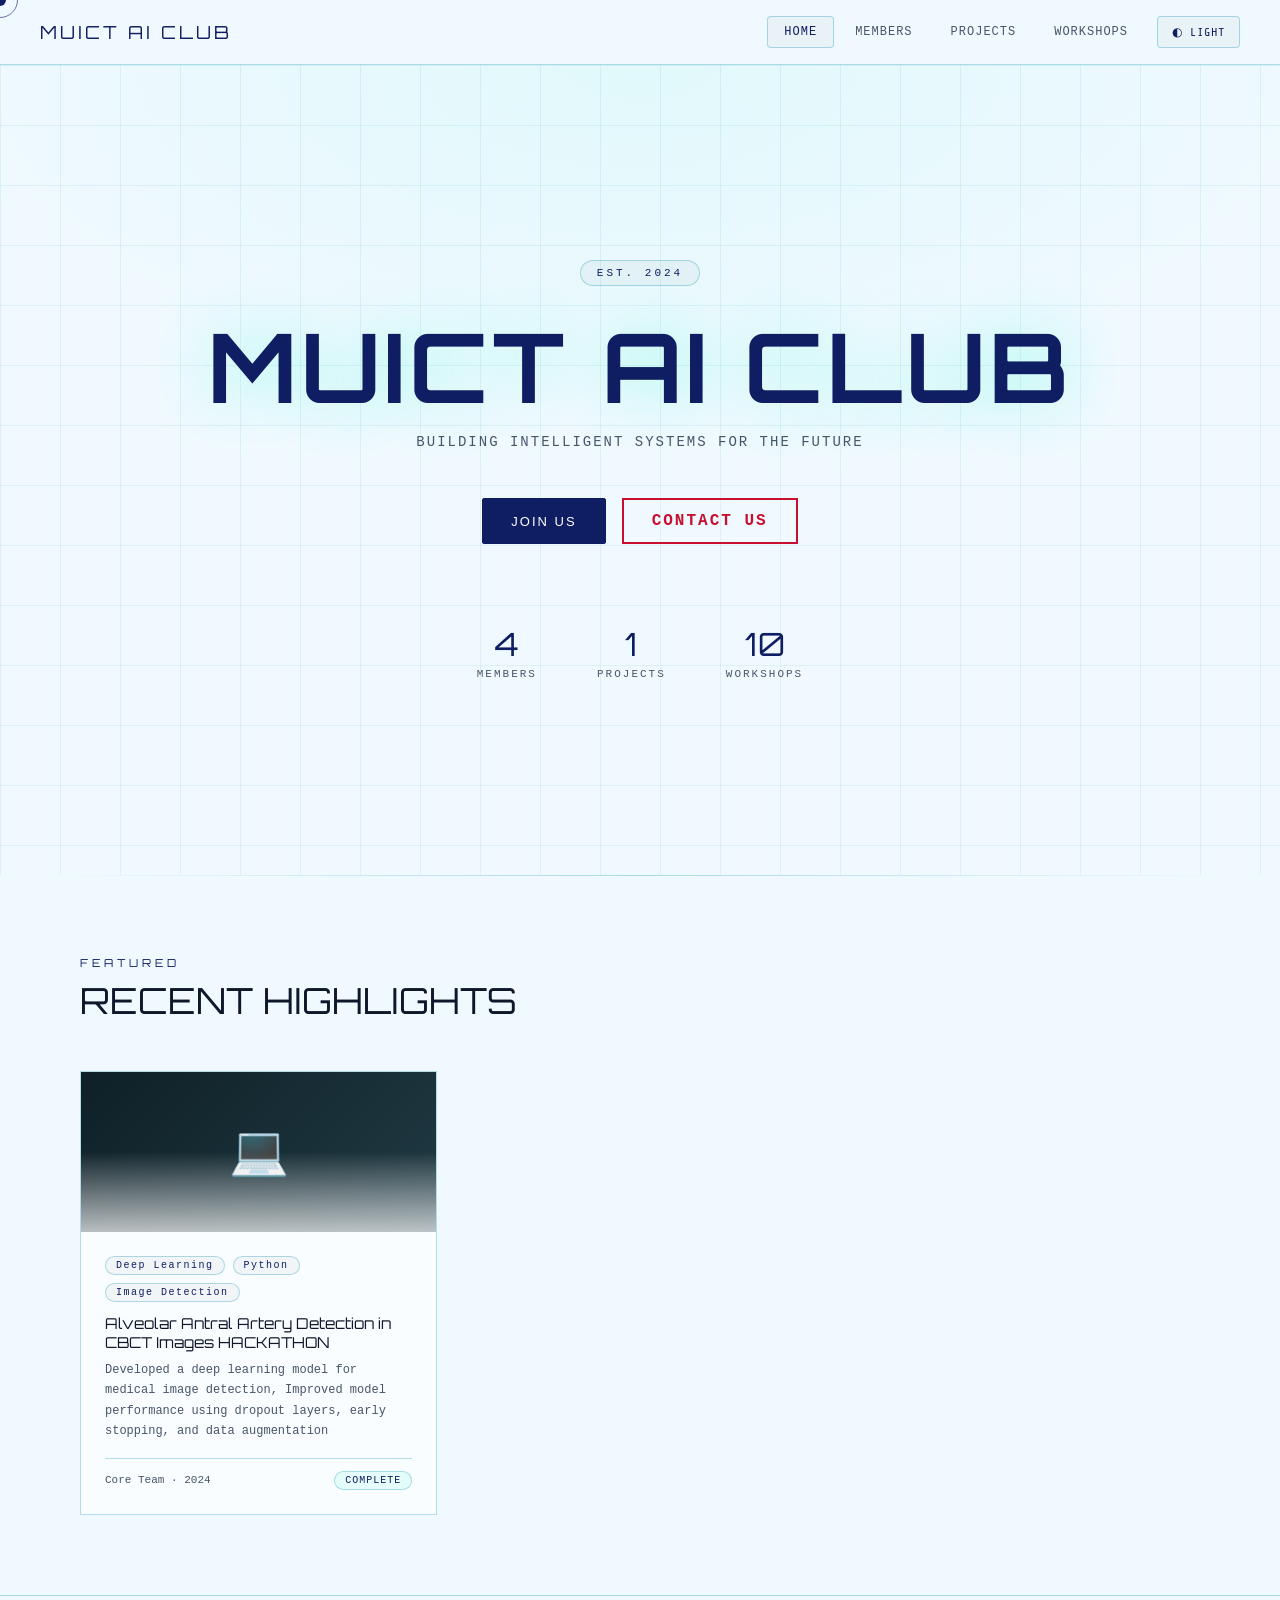
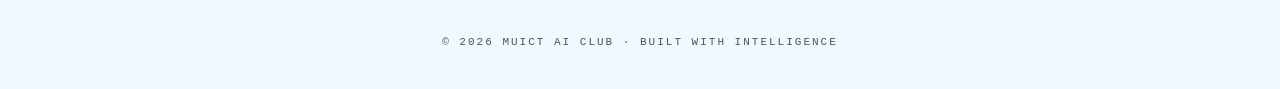
==== commit d672a748: "update" ====
--- a/index.html
+++ b/index.html
@@ -48,7 +48,7 @@
 </button>
 
 <a 
-  href="muaihackathon2026/"
+  href="contact_info/"
   style="
     display:inline-block;
     width:auto;
